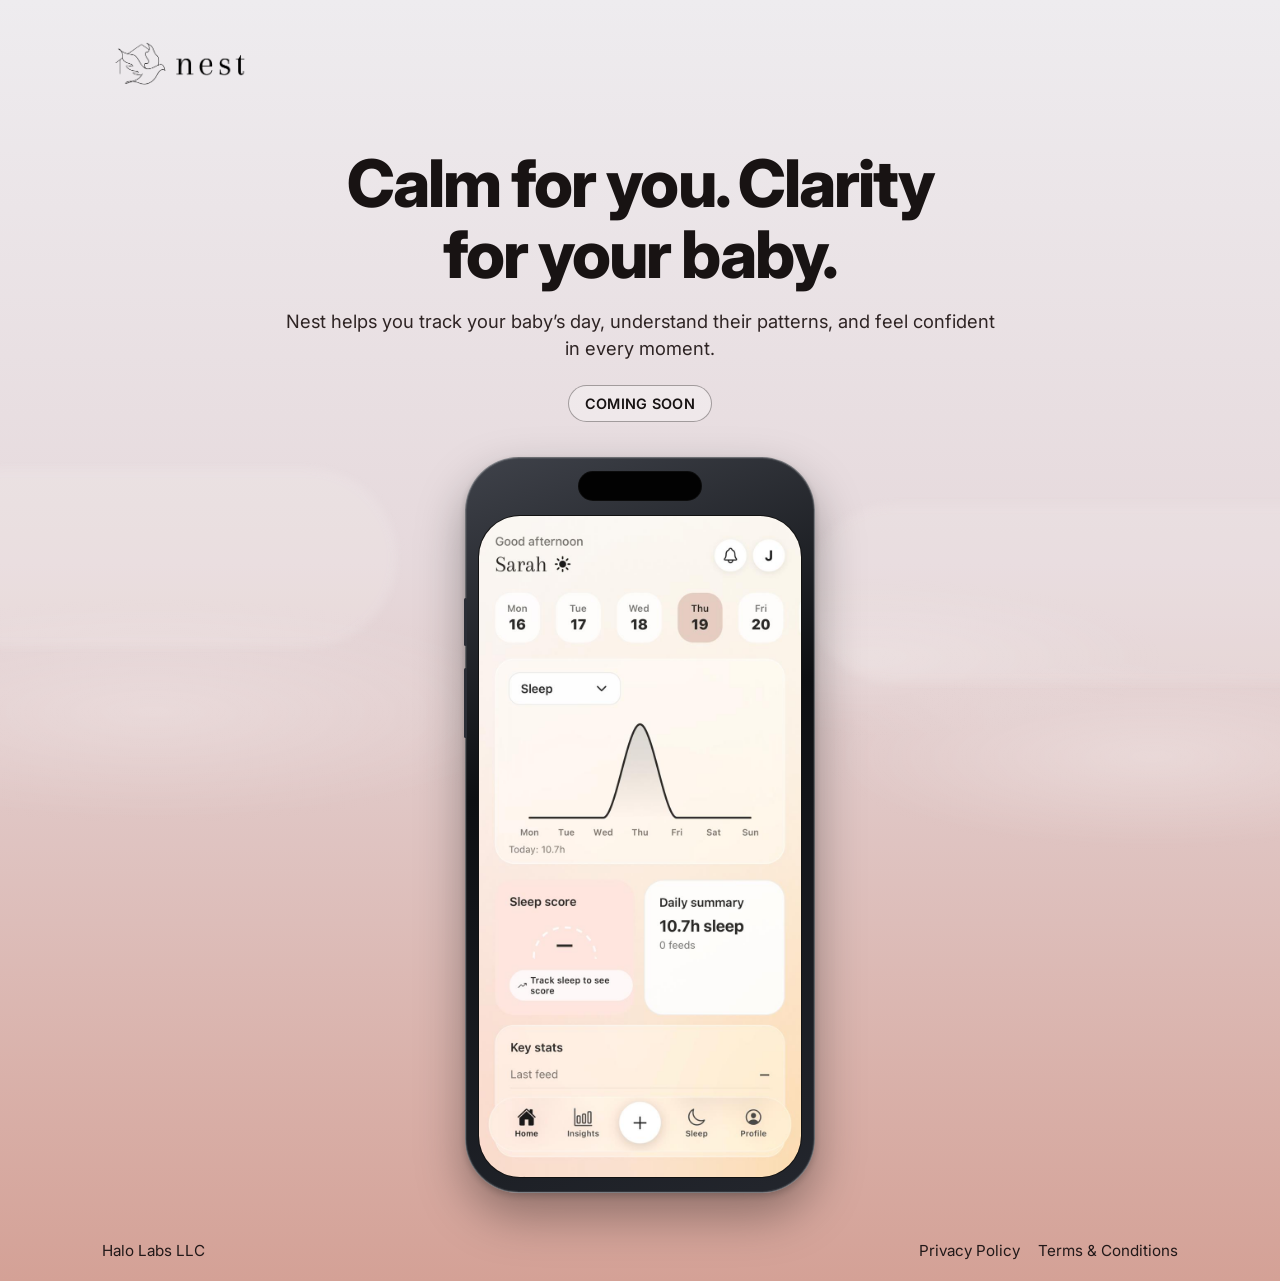
==== index.html @ 0ed83b36 "landing page 1" ====
<!doctype html>
<html lang="en">
  <head>
    <meta charset="UTF-8" />
    <meta name="viewport" content="width=device-width, initial-scale=1.0" />
    <title>Nest Baby Tracker - Coming Soon</title>
    <link rel="preconnect" href="https://fonts.googleapis.com" />
    <link rel="preconnect" href="https://fonts.gstatic.com" crossorigin />
    <link
      href="https://fonts.googleapis.com/css2?family=Inter:wght@400;500;700;800&display=swap"
      rel="stylesheet"
    />
    <link rel="stylesheet" href="./styles.css" />
  </head>
  <body>
    <div class="page-bg" aria-hidden="true"></div>
    <div class="page-bg-clouds" aria-hidden="true"></div>
    <div class="page-wrap">
      <header class="site-header">
        <img src="./nestlogolengtleft.png" alt="Nest logo" class="logo" />
      </header>

      <main class="hero">
        <h1>Calm for you. Clarity for your baby.</h1>
        <p>
          Nest helps you track your baby’s day, understand their patterns, and
          feel confident in every moment.
        </p>
        <span class="coming-soon">Coming Soon</span>

        <section class="iphone" aria-label="Nest app preview">
          <div class="iphone-camera-island" aria-hidden="true"></div>
          <div class="iphone-screen">
            <img src="./websitemockup.jpeg" alt="Nest app interface preview" />
          </div>
        </section>
      </main>

      <footer class="site-footer">
        <p>Halo Labs LLC</p>
        <nav aria-label="Legal links">
          <a href="./privacy-policy.html">Privacy Policy</a>
          <a href="./terms-and-conditions.html">Terms &amp; Conditions</a>
        </nav>
      </footer>
    </div>
  </body>
</html>
---- styles.css ----
:root {
  color-scheme: light;
  --bg-top: #eeecef;
  --bg-mid: #e6d9dc;
  --bg-bottom: #d4a196;
  --text-main: #181313;
  --text-sub: #2e2424;
  --footer-text: #221919;
}

* {
  box-sizing: border-box;
}

body {
  margin: 0;
  min-height: 100vh;
  font-family: "Inter", system-ui, -apple-system, Segoe UI, Roboto, sans-serif;
  background: linear-gradient(180deg, var(--bg-top) 0%, var(--bg-mid) 44%, var(--bg-bottom) 100%);
  color: var(--text-main);
  overflow-x: hidden;
}

.page-wrap {
  width: min(1080px, 92vw);
  margin: 0 auto;
  min-height: 100vh;
  display: flex;
  flex-direction: column;
}

.page-bg,
.page-bg-clouds {
  position: fixed;
  inset: 0;
  pointer-events: none;
  z-index: -2;
}

.page-bg::before,
.page-bg::after {
  content: "";
  position: absolute;
  border-radius: 999px;
  filter: blur(4px);
  opacity: 0.2;
}

.page-bg::before {
  width: 38vw;
  height: 14vw;
  left: -7vw;
  top: 52vh;
  background: #f8f2f1;
}

.page-bg::after {
  width: 45vw;
  height: 14vw;
  right: -8vw;
  top: 56vh;
  background: #f6eeed;
}

.page-bg-clouds {
  background:
    radial-gradient(36rem 10rem at 12% 79%, rgba(255, 255, 255, 0.25), rgba(255, 255, 255, 0) 70%),
    radial-gradient(28rem 8rem at 90% 84%, rgba(255, 255, 255, 0.28), rgba(255, 255, 255, 0) 73%),
    radial-gradient(26rem 7rem at 68% 73%, rgba(255, 255, 255, 0.2), rgba(255, 255, 255, 0) 70%);
  z-index: -1;
}

.site-header {
  padding: 1.4rem 0.2rem;
}

.logo {
  width: clamp(140px, 17vw, 220px);
  height: auto;
  object-fit: contain;
}

.hero {
  margin-top: 2vh;
  text-align: center;
  display: flex;
  flex-direction: column;
  align-items: center;
  flex: 1;
}

.hero h1 {
  margin: 0;
  font-size: clamp(2rem, 6vw, 4.1rem);
  line-height: 1.08;
  letter-spacing: -0.03em;
  font-weight: 800;
  max-width: 14ch;
}

.hero p {
  margin: 1.1rem auto 0;
  max-width: 60ch;
  color: var(--text-sub);
  font-size: clamp(0.95rem, 1.45vw, 1.15rem);
  line-height: 1.5;
}

.coming-soon {
  margin-top: 1.4rem;
  padding: 0.56rem 1rem;
  border-radius: 999px;
  border: 1px solid rgba(24, 19, 19, 0.36);
  background: rgba(255, 255, 255, 0.32);
  font-size: 0.9rem;
  letter-spacing: 0.02em;
  text-transform: uppercase;
  font-weight: 600;
}

.iphone {
  margin-top: 2.2rem;
  width: min(350px, 83vw);
  border-radius: 54px;
  background:
    linear-gradient(160deg, #3f424a 0%, #0d0f12 40%, #23262d 100%);
  border: 1px solid rgba(255, 255, 255, 0.34);
  padding: 0.78rem 0.72rem 0.92rem;
  position: relative;
  box-shadow:
    0 22px 48px rgba(0, 0, 0, 0.34),
    0 3px 7px rgba(0, 0, 0, 0.18),
    inset 0 0 0 1px rgba(255, 255, 255, 0.08);
}

.iphone::before,
.iphone::after {
  content: "";
  position: absolute;
  left: -2px;
  width: 3px;
  border-radius: 2px;
  background: #2a2d35;
}

.iphone::before {
  height: 48px;
  top: 140px;
}

.iphone::after {
  height: 70px;
  top: 210px;
}

.iphone-camera-island {
  width: 38%;
  height: 30px;
  margin: 0.02rem auto 0.86rem;
  border-radius: 999px;
  background: #020202;
  box-shadow: inset 0 0 0 1px rgba(255, 255, 255, 0.04);
}

.iphone-screen {
  border-radius: 42px;
  overflow: hidden;
  background: #000;
  min-height: 620px;
  border: 1px solid rgba(255, 255, 255, 0.07);
}

.iphone-screen img {
  width: 100%;
  height: 100%;
  min-height: 620px;
  display: block;
  object-fit: cover;
  object-position: center top;
}

.site-footer {
  margin-top: 2rem;
  padding: 1rem 0.1rem 1.3rem;
  display: flex;
  align-items: center;
  justify-content: space-between;
  gap: 1rem;
  color: var(--footer-text);
  font-size: 0.95rem;
}

.site-footer p {
  margin: 0;
}

.site-footer nav {
  display: flex;
  gap: 1.15rem;
}

.site-footer a {
  color: var(--footer-text);
  text-decoration: none;
}

.site-footer a:hover,
.site-footer a:focus-visible {
  text-decoration: underline;
}

@media (max-width: 760px) {
  .site-header {
    padding-top: 1rem;
  }

  .hero {
    margin-top: 0.4rem;
  }

  .hero p {
    max-width: 42ch;
  }

  .iphone {
    margin-top: 1.7rem;
  }

  .site-footer {
    flex-direction: column;
    align-items: flex-start;
    padding-bottom: 1.1rem;
  }
}
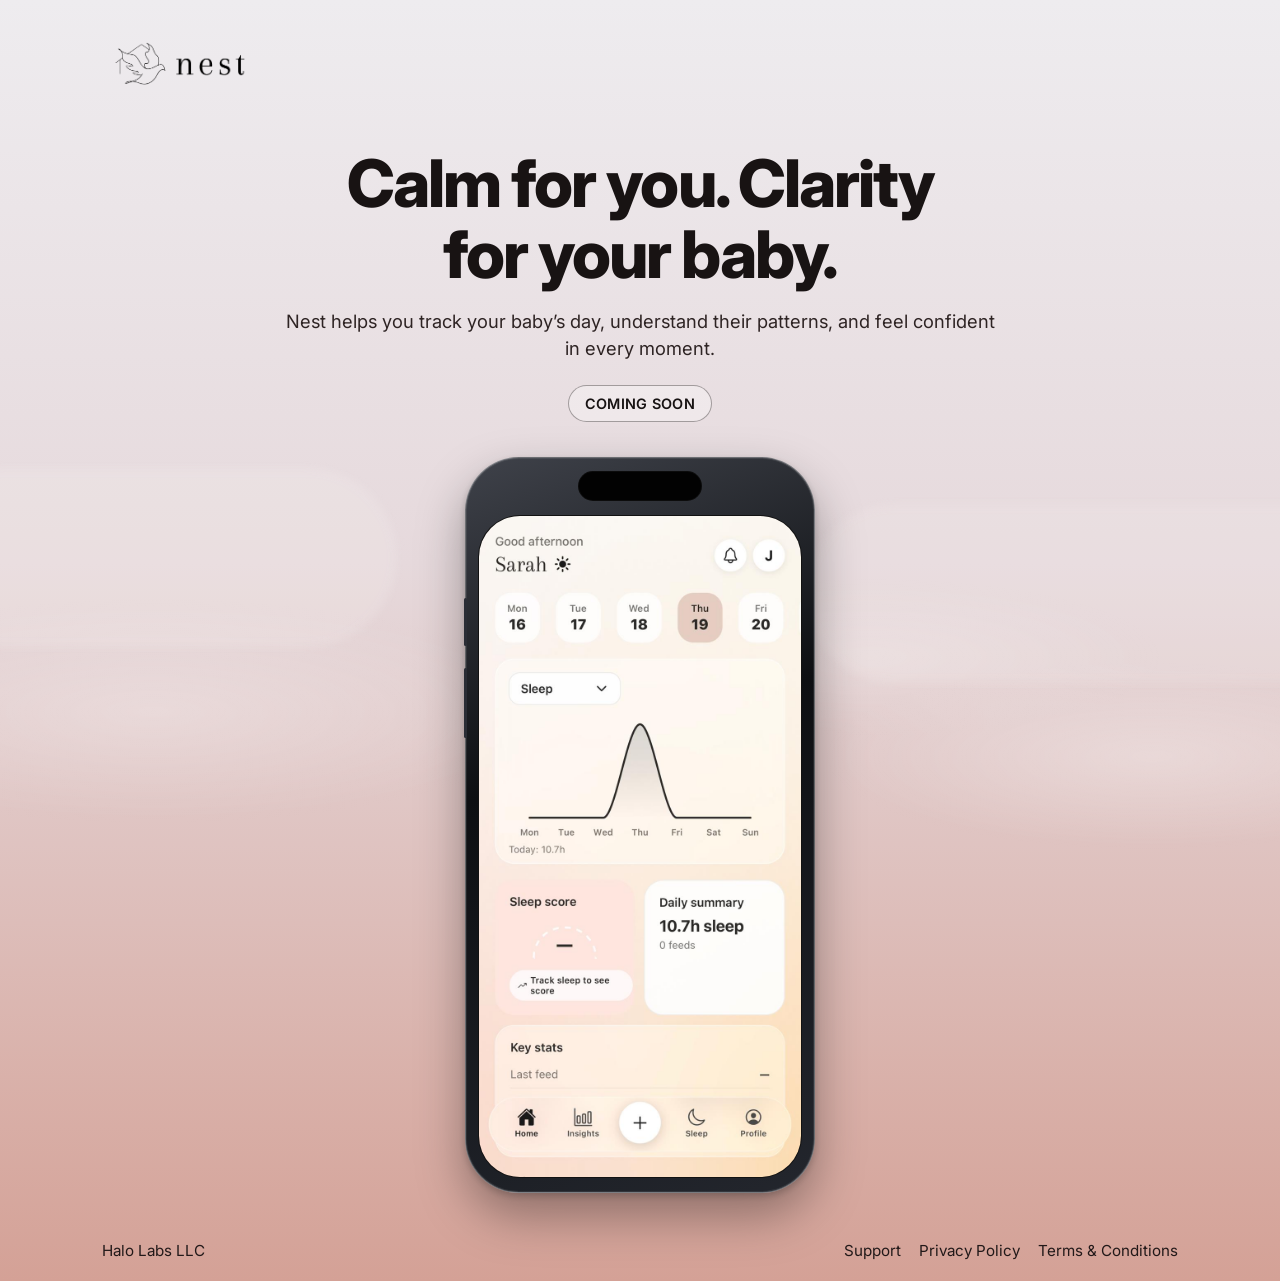
==== commit c19aad6c: "Update support email" ====
--- a/index.html
+++ b/index.html
@@ -39,6 +39,7 @@
       <footer class="site-footer">
         <p>Halo Labs LLC</p>
         <nav aria-label="Legal links">
+          <a href="./support.html">Support</a>
           <a href="./privacy-policy.html">Privacy Policy</a>
           <a href="./terms-and-conditions.html">Terms &amp; Conditions</a>
         </nav>
